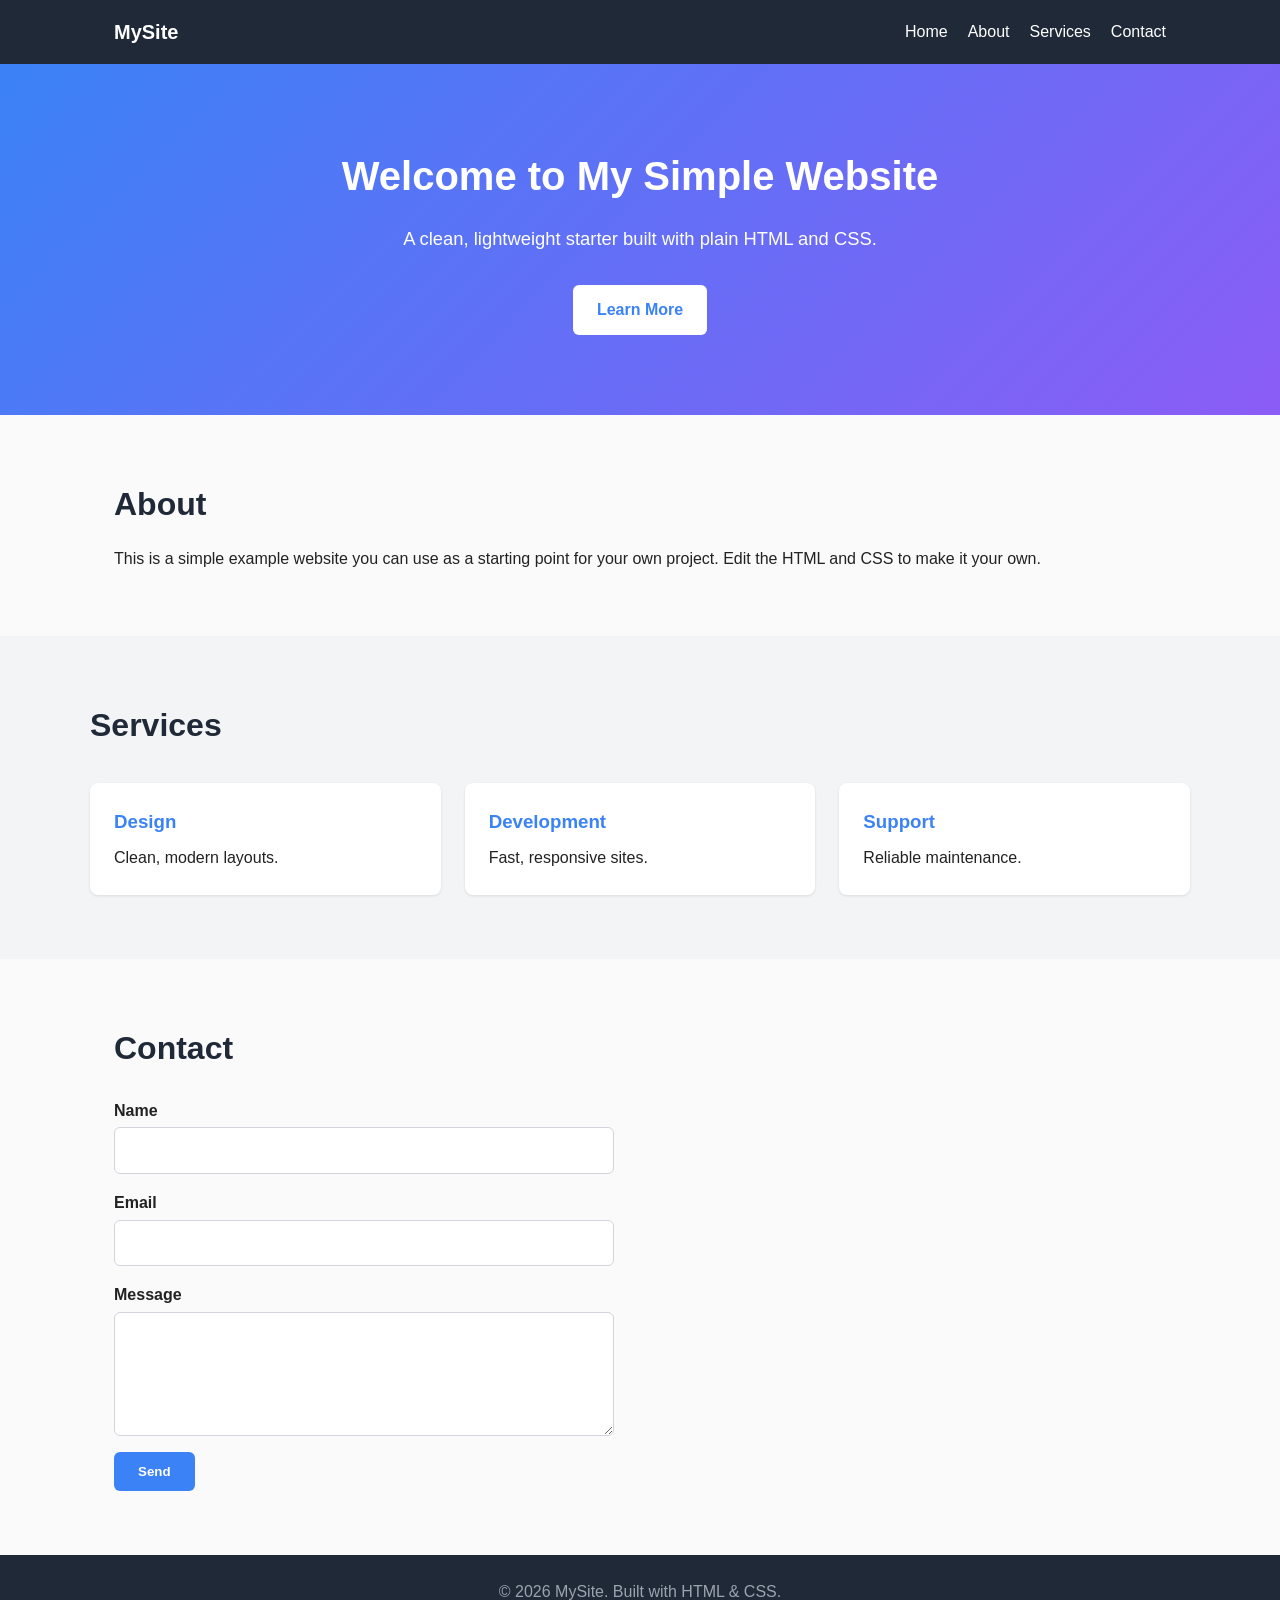
==== index.html @ 2826d05e "Add simple static HTML website starter Co-authored-by: Copilot <223556219+Copilot@users.noreply.gith" ====
<!DOCTYPE html>
<html lang="en">
<head>
  <meta charset="UTF-8" />
  <meta name="viewport" content="width=device-width, initial-scale=1.0" />
  <title>My Simple Website</title>
  <link rel="stylesheet" href="styles.css" />
</head>
<body>
  <header>
    <nav class="nav">
      <div class="logo">MySite</div>
      <ul class="nav-links">
        <li><a href="#home">Home</a></li>
        <li><a href="#about">About</a></li>
        <li><a href="#services">Services</a></li>
        <li><a href="#contact">Contact</a></li>
      </ul>
    </nav>
  </header>

  <main>
    <section id="home" class="hero">
      <h1>Welcome to My Simple Website</h1>
      <p>A clean, lightweight starter built with plain HTML and CSS.</p>
      <a href="#about" class="btn">Learn More</a>
    </section>

    <section id="about" class="section">
      <h2>About</h2>
      <p>This is a simple example website you can use as a starting point for your own project. Edit the HTML and CSS to make it your own.</p>
    </section>

    <section id="services" class="section alt">
      <h2>Services</h2>
      <div class="cards">
        <div class="card"><h3>Design</h3><p>Clean, modern layouts.</p></div>
        <div class="card"><h3>Development</h3><p>Fast, responsive sites.</p></div>
        <div class="card"><h3>Support</h3><p>Reliable maintenance.</p></div>
      </div>
    </section>

    <section id="contact" class="section">
      <h2>Contact</h2>
      <form class="contact-form" onsubmit="event.preventDefault(); alert('Thanks! (demo form)');">
        <label>Name<input type="text" required /></label>
        <label>Email<input type="email" required /></label>
        <label>Message<textarea rows="4" required></textarea></label>
        <button type="submit" class="btn">Send</button>
      </form>
    </section>
  </main>

  <footer>
    <p>&copy; 2026 MySite. Built with HTML &amp; CSS.</p>
  </footer>
</body>
</html>
---- styles.css ----
* { box-sizing: border-box; margin: 0; padding: 0; }

body {
  font-family: -apple-system, BlinkMacSystemFont, "Segoe UI", Roboto, sans-serif;
  line-height: 1.6;
  color: #222;
  background: #fafafa;
}

header {
  background: #1f2937;
  color: #fff;
  position: sticky;
  top: 0;
  z-index: 10;
}

.nav {
  max-width: 1100px;
  margin: 0 auto;
  padding: 1rem 1.5rem;
  display: flex;
  justify-content: space-between;
  align-items: center;
}

.logo { font-weight: 700; font-size: 1.25rem; }

.nav-links {
  list-style: none;
  display: flex;
  gap: 1.25rem;
}

.nav-links a {
  color: #fff;
  text-decoration: none;
  transition: color 0.2s;
}
.nav-links a:hover { color: #60a5fa; }

.hero {
  text-align: center;
  padding: 5rem 1.5rem;
  background: linear-gradient(135deg, #3b82f6, #8b5cf6);
  color: #fff;
}
.hero h1 { font-size: 2.5rem; margin-bottom: 1rem; }
.hero p { font-size: 1.15rem; margin-bottom: 2rem; }

.btn {
  display: inline-block;
  background: #fff;
  color: #3b82f6;
  padding: 0.75rem 1.5rem;
  border: none;
  border-radius: 6px;
  font-weight: 600;
  text-decoration: none;
  cursor: pointer;
  transition: transform 0.2s;
}
.btn:hover { transform: translateY(-2px); }

.section {
  max-width: 1100px;
  margin: 0 auto;
  padding: 4rem 1.5rem;
}
.section.alt { background: #f3f4f6; max-width: none; }
.section.alt > * { max-width: 1100px; margin-left: auto; margin-right: auto; }

.section h2 {
  font-size: 2rem;
  margin-bottom: 1rem;
  color: #1f2937;
}

.cards {
  display: grid;
  grid-template-columns: repeat(auto-fit, minmax(240px, 1fr));
  gap: 1.5rem;
  margin-top: 2rem;
}
.card {
  background: #fff;
  padding: 1.5rem;
  border-radius: 8px;
  box-shadow: 0 1px 3px rgba(0,0,0,0.1);
}
.card h3 { margin-bottom: 0.5rem; color: #3b82f6; }

.contact-form {
  display: flex;
  flex-direction: column;
  gap: 1rem;
  max-width: 500px;
  margin-top: 1.5rem;
}
.contact-form label {
  display: flex;
  flex-direction: column;
  font-weight: 600;
  gap: 0.25rem;
}
.contact-form input,
.contact-form textarea {
  padding: 0.6rem;
  border: 1px solid #d1d5db;
  border-radius: 6px;
  font: inherit;
  font-weight: normal;
}
.contact-form .btn {
  background: #3b82f6;
  color: #fff;
  align-self: flex-start;
}

footer {
  background: #1f2937;
  color: #9ca3af;
  text-align: center;
  padding: 1.5rem;
}

@media (max-width: 600px) {
  .nav-links { gap: 0.75rem; font-size: 0.9rem; }
  .hero h1 { font-size: 1.75rem; }
}
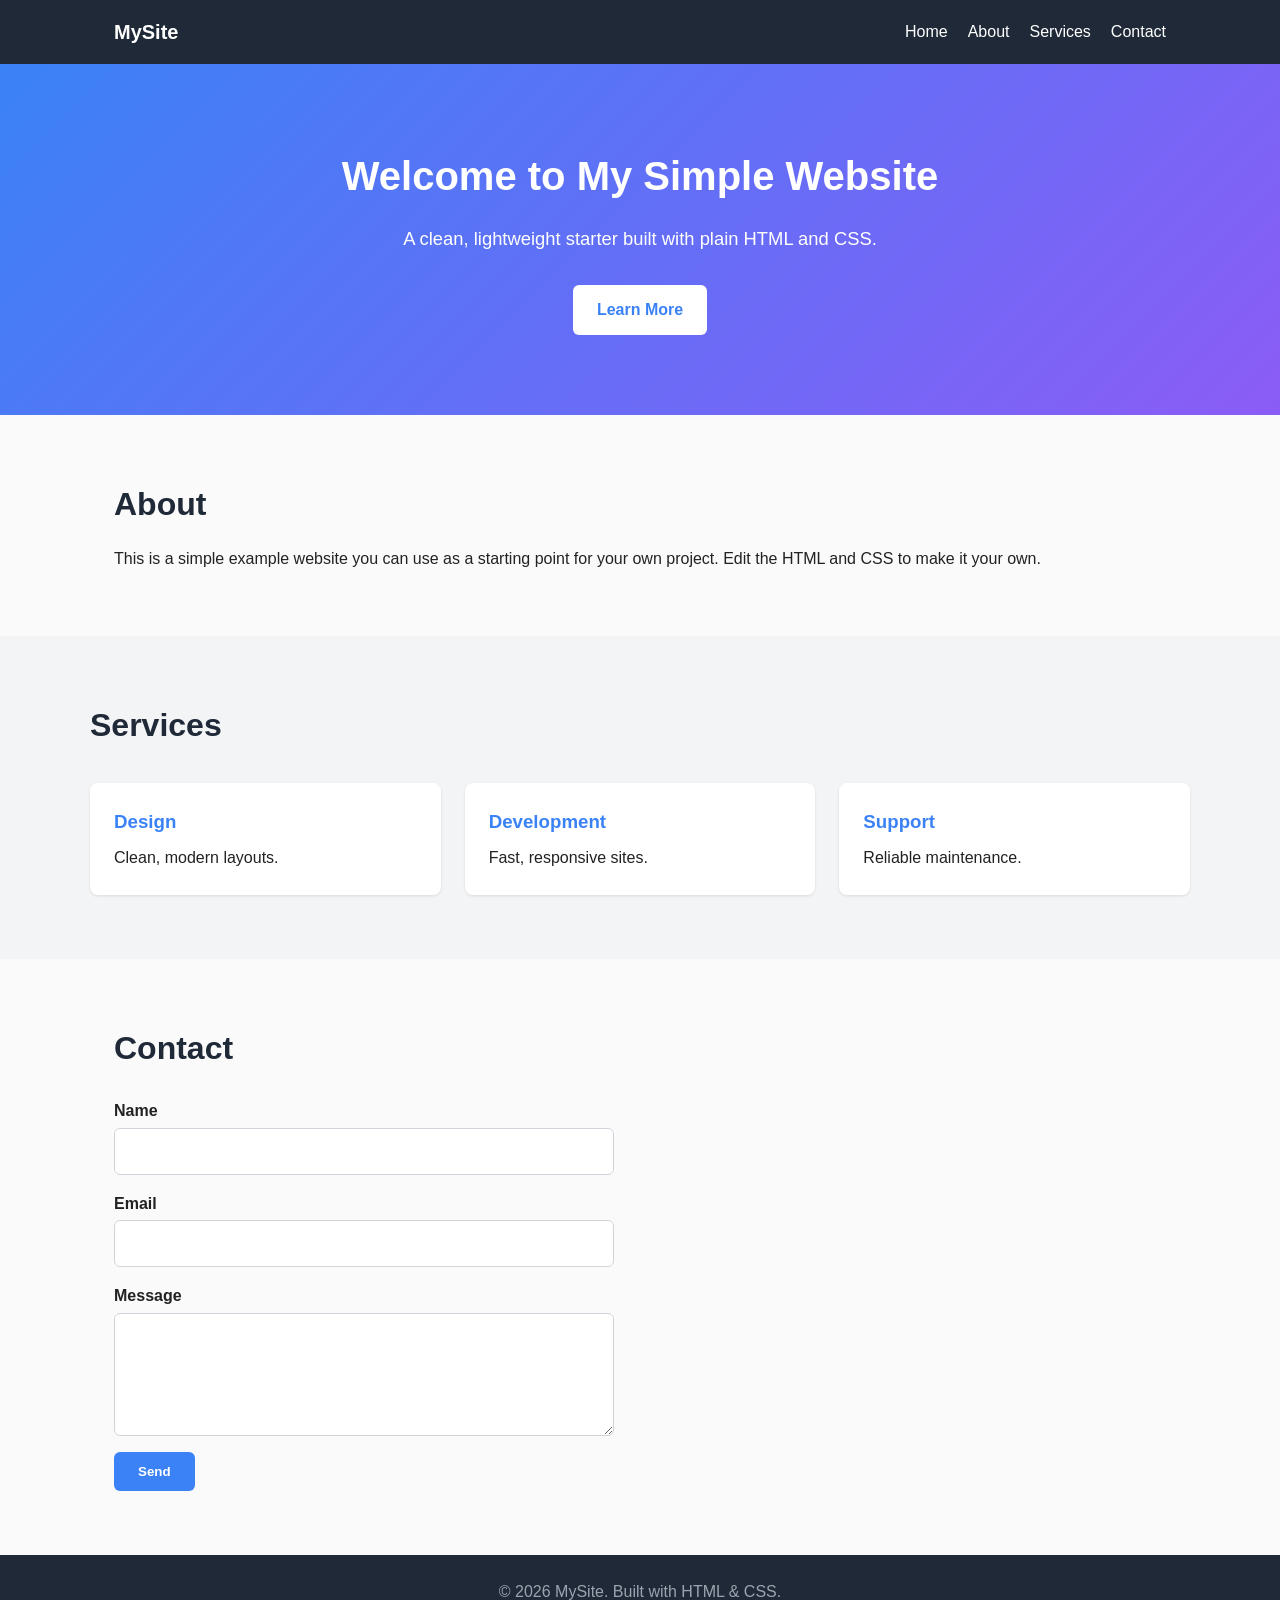
==== commit 1968b32e: "perf: inline CSS and skip offscreen section rendering Eliminates the render-blocking styles.css HTTP" ====
--- a/index.html
+++ b/index.html
@@ -4,7 +4,141 @@
   <meta charset="UTF-8" />
   <meta name="viewport" content="width=device-width, initial-scale=1.0" />
   <title>My Simple Website</title>
-  <link rel="stylesheet" href="styles.css" />
+  <style>
+* { box-sizing: border-box; margin: 0; padding: 0; }
+
+body {
+  font-family: -apple-system, BlinkMacSystemFont, "Segoe UI", Roboto, sans-serif;
+  line-height: 1.6;
+  color: #222;
+  background: #fafafa;
+}
+
+header {
+  background: #1f2937;
+  color: #fff;
+  position: sticky;
+  top: 0;
+  z-index: 10;
+}
+
+.nav {
+  max-width: 1100px;
+  margin: 0 auto;
+  padding: 1rem 1.5rem;
+  display: flex;
+  justify-content: space-between;
+  align-items: center;
+}
+
+.logo { font-weight: 700; font-size: 1.25rem; }
+
+.nav-links {
+  list-style: none;
+  display: flex;
+  gap: 1.25rem;
+}
+
+.nav-links a {
+  color: #fff;
+  text-decoration: none;
+  transition: color 0.2s;
+}
+.nav-links a:hover { color: #60a5fa; }
+
+.hero {
+  text-align: center;
+  padding: 5rem 1.5rem;
+  background: linear-gradient(135deg, #3b82f6, #8b5cf6);
+  color: #fff;
+}
+.hero h1 { font-size: 2.5rem; margin-bottom: 1rem; }
+.hero p { font-size: 1.15rem; margin-bottom: 2rem; }
+
+.btn {
+  display: inline-block;
+  background: #fff;
+  color: #3b82f6;
+  padding: 0.75rem 1.5rem;
+  border: none;
+  border-radius: 6px;
+  font-weight: 600;
+  text-decoration: none;
+  cursor: pointer;
+  transition: transform 0.2s;
+}
+.btn:hover { transform: translateY(-2px); }
+
+.section {
+  max-width: 1100px;
+  margin: 0 auto;
+  padding: 4rem 1.5rem;
+  content-visibility: auto;
+  contain-intrinsic-size: 1px 600px;
+}
+.section.alt { background: #f3f4f6; max-width: none; }
+.section.alt > * { max-width: 1100px; margin-left: auto; margin-right: auto; }
+
+.section h2 {
+  font-size: 2rem;
+  margin-bottom: 1rem;
+  color: #1f2937;
+}
+
+.cards {
+  display: grid;
+  grid-template-columns: repeat(auto-fit, minmax(240px, 1fr));
+  gap: 1.5rem;
+  margin-top: 2rem;
+}
+.card {
+  background: #fff;
+  padding: 1.5rem;
+  border-radius: 8px;
+  box-shadow: 0 1px 3px rgba(0,0,0,0.1);
+}
+.card h3 { margin-bottom: 0.5rem; color: #3b82f6; }
+
+.contact-form {
+  display: flex;
+  flex-direction: column;
+  gap: 1rem;
+  max-width: 500px;
+  margin-top: 1.5rem;
+}
+.contact-form label {
+  display: flex;
+  flex-direction: column;
+  font-weight: 600;
+  gap: 0.25rem;
+}
+.contact-form input,
+.contact-form textarea {
+  padding: 0.6rem;
+  border: 1px solid #d1d5db;
+  border-radius: 6px;
+  font: inherit;
+  font-weight: normal;
+}
+.contact-form .btn {
+  background: #3b82f6;
+  color: #fff;
+  align-self: flex-start;
+}
+
+footer {
+  background: #1f2937;
+  color: #9ca3af;
+  text-align: center;
+  padding: 1.5rem;
+}
+
+@media (max-width: 600px) {
+  .nav-links { gap: 0.75rem; font-size: 0.9rem; }
+  .hero h1 { font-size: 1.75rem; }
+}
+
+  </style>
 </head>
 <body>
   <header>
